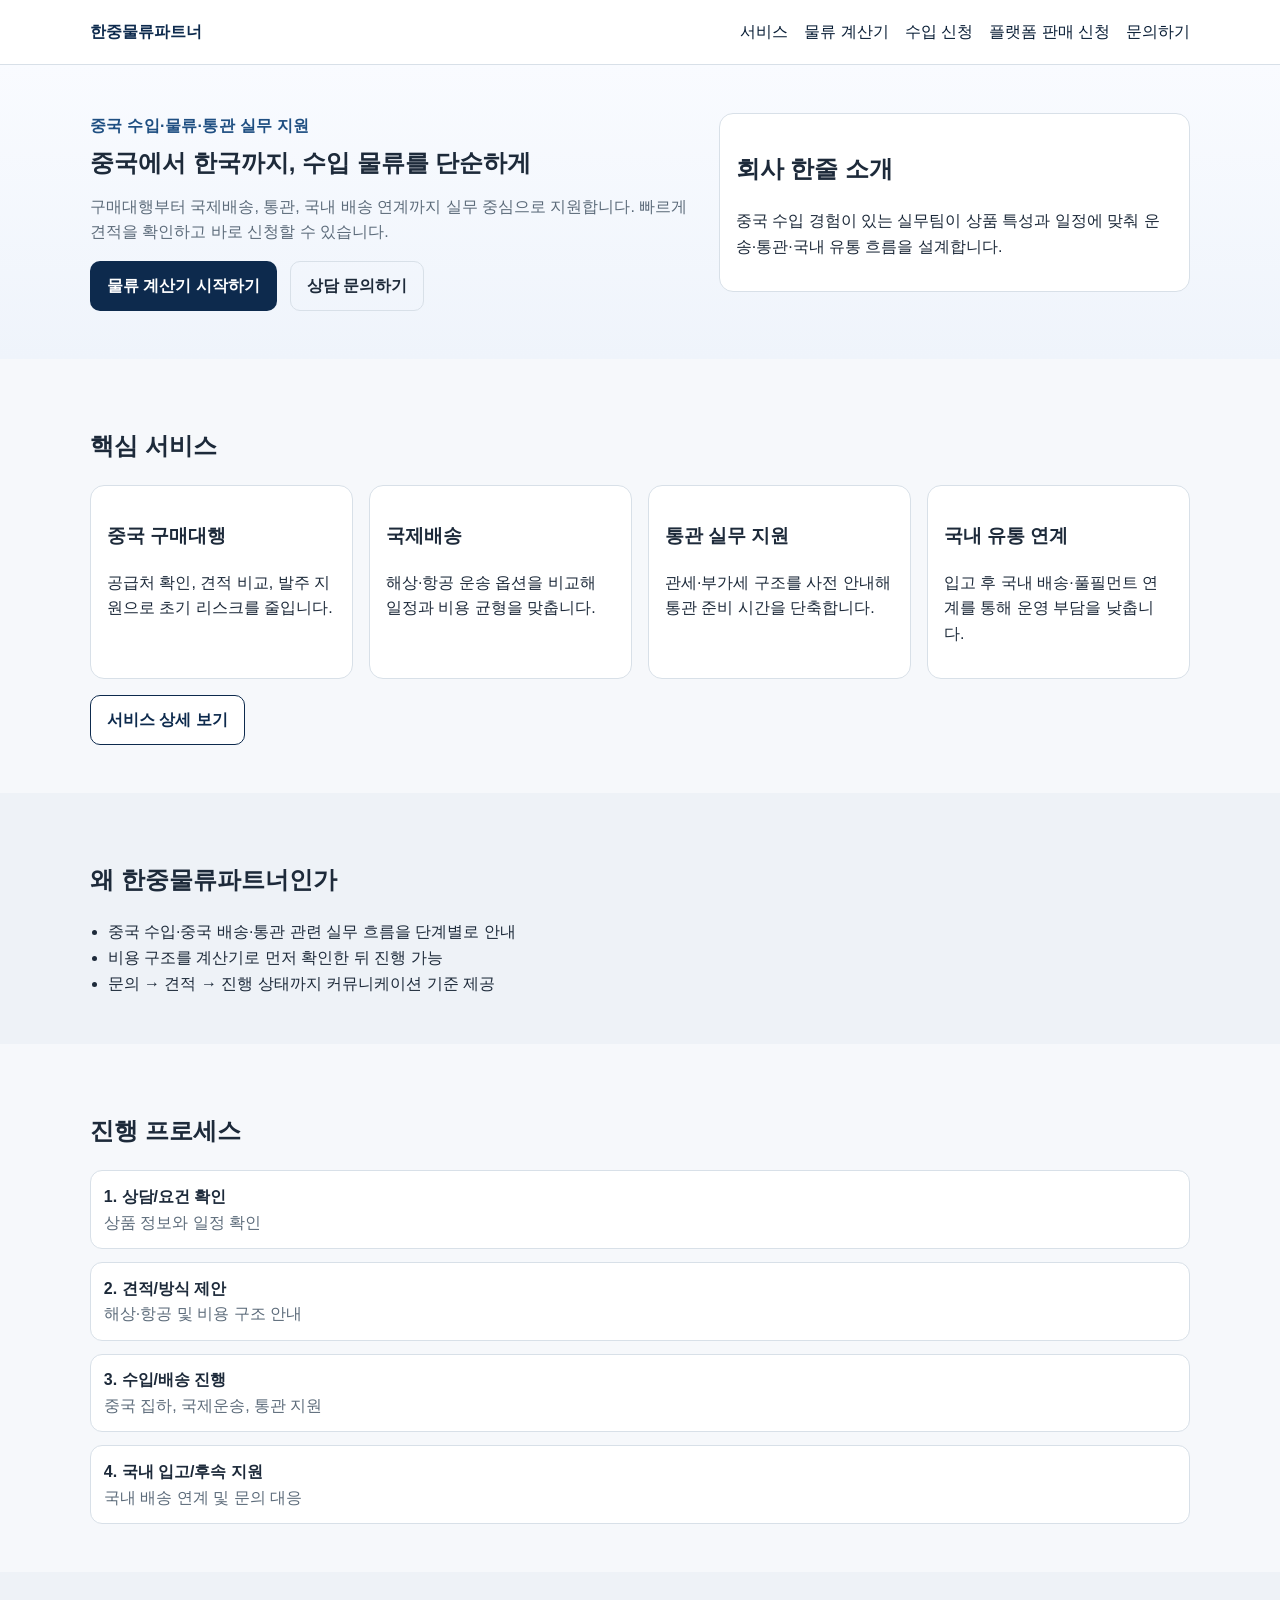
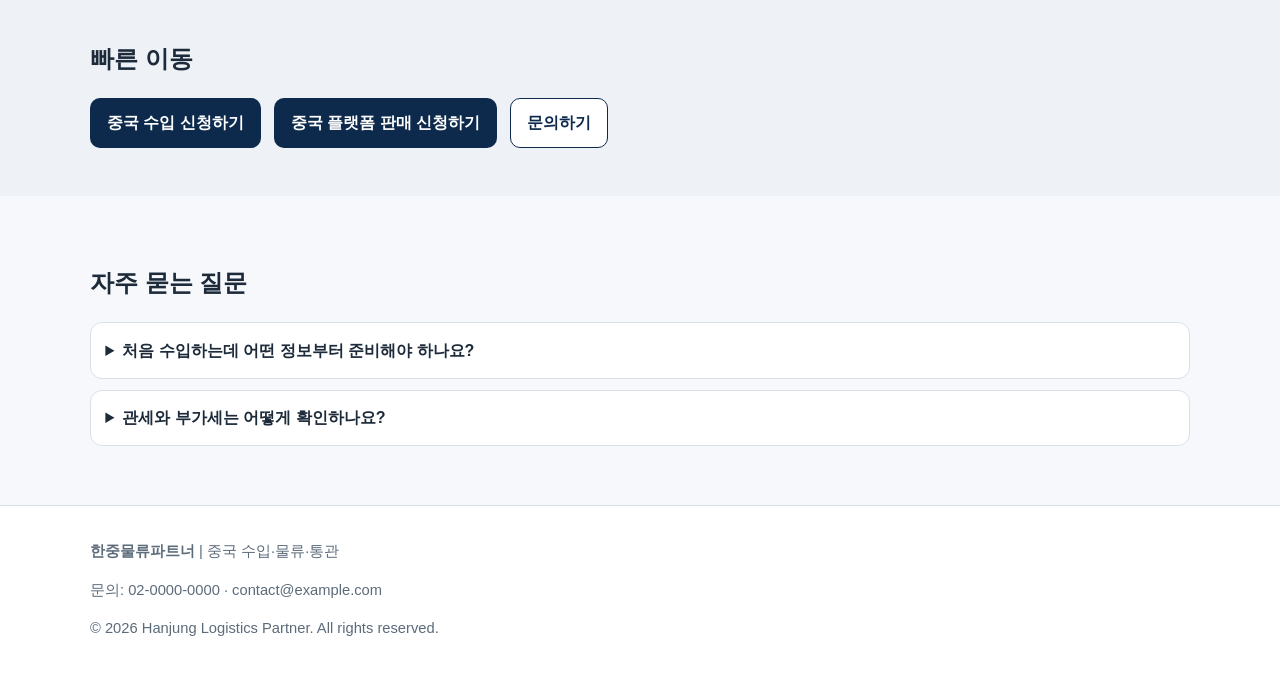
==== index.html @ 74c9c627 "Implement first deployable static logistics website" ====
<!doctype html>
<html lang="ko">
  <head>
    <meta charset="UTF-8" />
    <meta name="viewport" content="width=device-width, initial-scale=1.0" />
    <title>한중 물류 파트너 | 중국 수입·배송·통관 지원</title>
    <meta
      name="description"
      content="중국 수입, 국제배송, 통관, 국내 유통까지 한 번에 지원하는 B2B 물류 파트너입니다. 계산기로 예상 원가를 확인하고 신청·문의까지 바로 진행하세요."
    />
    <link rel="canonical" href="./index.html" />
    <link rel="stylesheet" href="./assets/css/style.css" />
  </head>
  <body>
    <a class="skip-link" href="#main">본문 바로가기</a>
    <header class="site-header">
      <div class="container header-inner">
        <a class="logo" href="./index.html">한중물류파트너</a>
        <button class="menu-toggle" aria-expanded="false" aria-controls="gnb">메뉴</button>
        <nav id="gnb" class="gnb" aria-label="주요 메뉴">
          <a href="./services.html">서비스</a>
          <a href="./calculator.html">물류 계산기</a>
          <a href="./import-request.html">수입 신청</a>
          <a href="./platform-request.html">플랫폼 판매 신청</a>
          <a href="./contact.html">문의하기</a>
        </nav>
      </div>
    </header>

    <main id="main">
      <section class="hero section">
        <div class="container hero-grid">
          <div>
            <p class="eyebrow">중국 수입·물류·통관 실무 지원</p>
            <h1>중국에서 한국까지, 수입 물류를 단순하게</h1>
            <p class="hero-text">
              구매대행부터 국제배송, 통관, 국내 배송 연계까지 실무 중심으로 지원합니다.
              빠르게 견적을 확인하고 바로 신청할 수 있습니다.
            </p>
            <div class="cta-row">
              <a class="btn primary" href="./calculator.html">물류 계산기 시작하기</a>
              <a class="btn ghost" href="./contact.html">상담 문의하기</a>
            </div>
          </div>
          <aside class="info-box" aria-label="핵심 정보">
            <h2>회사 한줄 소개</h2>
            <p>
              중국 수입 경험이 있는 실무팀이 상품 특성과 일정에 맞춰 운송·통관·국내 유통 흐름을 설계합니다.
            </p>
          </aside>
        </div>
      </section>

      <section class="section">
        <div class="container">
          <h2>핵심 서비스</h2>
          <div class="card-grid">
            <article class="card">
              <h3>중국 구매대행</h3>
              <p>공급처 확인, 견적 비교, 발주 지원으로 초기 리스크를 줄입니다.</p>
            </article>
            <article class="card">
              <h3>국제배송</h3>
              <p>해상·항공 운송 옵션을 비교해 일정과 비용 균형을 맞춥니다.</p>
            </article>
            <article class="card">
              <h3>통관 실무 지원</h3>
              <p>관세·부가세 구조를 사전 안내해 통관 준비 시간을 단축합니다.</p>
            </article>
            <article class="card">
              <h3>국내 유통 연계</h3>
              <p>입고 후 국내 배송·풀필먼트 연계를 통해 운영 부담을 낮춥니다.</p>
            </article>
          </div>
          <div class="section-cta">
            <a class="btn secondary" href="./services.html">서비스 상세 보기</a>
          </div>
        </div>
      </section>

      <section class="section section-muted">
        <div class="container">
          <h2>왜 한중물류파트너인가</h2>
          <ul class="trust-list">
            <li>중국 수입·중국 배송·통관 관련 실무 흐름을 단계별로 안내</li>
            <li>비용 구조를 계산기로 먼저 확인한 뒤 진행 가능</li>
            <li>문의 → 견적 → 진행 상태까지 커뮤니케이션 기준 제공</li>
          </ul>
        </div>
      </section>

      <section class="section">
        <div class="container process-wrap">
          <h2>진행 프로세스</h2>
          <ol class="process-list">
            <li><strong>1. 상담/요건 확인</strong><span>상품 정보와 일정 확인</span></li>
            <li><strong>2. 견적/방식 제안</strong><span>해상·항공 및 비용 구조 안내</span></li>
            <li><strong>3. 수입/배송 진행</strong><span>중국 집하, 국제운송, 통관 지원</span></li>
            <li><strong>4. 국내 입고/후속 지원</strong><span>국내 배송 연계 및 문의 대응</span></li>
          </ol>
        </div>
      </section>

      <section class="section section-muted">
        <div class="container">
          <h2>빠른 이동</h2>
          <div class="cta-stack">
            <a class="btn primary" href="./import-request.html">중국 수입 신청하기</a>
            <a class="btn primary" href="./platform-request.html">중국 플랫폼 판매 신청하기</a>
            <a class="btn secondary" href="./contact.html">문의하기</a>
          </div>
        </div>
      </section>

      <section class="section">
        <div class="container">
          <h2>자주 묻는 질문</h2>
          <div class="faq-list">
            <details>
              <summary>처음 수입하는데 어떤 정보부터 준비해야 하나요?</summary>
              <p>상품명, 예상 수량, 단가, 희망 일정, 배송 희망 방식(해상/항공)을 준비해 주세요.</p>
            </details>
            <details>
              <summary>관세와 부가세는 어떻게 확인하나요?</summary>
              <p>품목과 과세 기준에 따라 달라집니다. 계산기에서 가정값을 넣어 사전 시뮬레이션이 가능합니다.</p>
            </details>
          </div>
        </div>
      </section>
    </main>

    <footer class="site-footer">
      <div class="container footer-inner">
        <p><strong>한중물류파트너</strong> | 중국 수입·물류·통관</p>
        <p>문의: 02-0000-0000 · contact@example.com</p>
        <p>© 2026 Hanjung Logistics Partner. All rights reserved.</p>
      </div>
    </footer>

    <script src="./assets/js/main.js"></script>
  </body>
</html>
---- assets/css/style.css ----
:root {
  --bg: #f6f8fb;
  --surface: #ffffff;
  --text: #1d2a3a;
  --muted: #5c6b7a;
  --primary: #0d2a4d;
  --primary-strong: #081d35;
  --line: #d8e0e8;
  --accent: #1f4f82;
}

* {
  box-sizing: border-box;
}

body {
  margin: 0;
  font-family: "Noto Sans KR", "Apple SD Gothic Neo", sans-serif;
  color: var(--text);
  background: var(--bg);
  line-height: 1.6;
}

a {
  color: inherit;
  text-decoration: none;
}

a:hover,
a:focus {
  text-decoration: underline;
}

img {
  max-width: 100%;
  display: block;
}

.skip-link {
  position: absolute;
  left: -999px;
  top: auto;
}

.skip-link:focus {
  left: 1rem;
  top: 1rem;
  background: #fff;
  border: 1px solid var(--line);
  padding: 0.5rem;
}

.container {
  width: min(1100px, 92%);
  margin: 0 auto;
}

.section {
  padding: 3rem 0;
}

.section-muted {
  background: #eef2f7;
}

.eyebrow {
  color: var(--accent);
  font-weight: 700;
  letter-spacing: 0.02em;
  margin: 0 0 0.5rem;
}

.page-lead {
  color: var(--muted);
  margin-bottom: 1.5rem;
}

.site-header {
  position: sticky;
  top: 0;
  background: #fff;
  border-bottom: 1px solid var(--line);
  z-index: 10;
}

.header-inner {
  display: flex;
  align-items: center;
  justify-content: space-between;
  gap: 1rem;
  min-height: 64px;
}

.logo {
  font-weight: 800;
  color: var(--primary);
}

.menu-toggle {
  border: 1px solid var(--line);
  background: #fff;
  border-radius: 8px;
  padding: 0.4rem 0.7rem;
}

.gnb {
  display: none;
  position: absolute;
  top: 64px;
  left: 0;
  right: 0;
  background: #fff;
  border-bottom: 1px solid var(--line);
  padding: 0.8rem 4%;
}

.gnb.is-open {
  display: grid;
  gap: 0.6rem;
}

.gnb a {
  padding: 0.25rem 0;
  color: var(--primary-strong);
}

.gnb a[aria-current="page"] {
  font-weight: 700;
}

.hero {
  background: linear-gradient(180deg, #f9fbff 0%, #eff4fb 100%);
}

.hero-grid {
  display: grid;
  gap: 1rem;
}

.hero h1 {
  margin: 0 0 0.8rem;
  line-height: 1.3;
}

.hero-text {
  color: var(--muted);
}

.cta-row,
.cta-stack {
  display: flex;
  flex-wrap: wrap;
  gap: 0.8rem;
  margin-top: 1rem;
}

.btn {
  display: inline-flex;
  align-items: center;
  justify-content: center;
  border-radius: 10px;
  font-weight: 700;
  padding: 0.7rem 1rem;
  border: 1px solid transparent;
  text-decoration: none;
}

.btn:hover,
.btn:focus {
  text-decoration: none;
  opacity: 0.95;
}

.btn.primary {
  background: var(--primary);
  color: #fff;
}

.btn.secondary {
  background: #fff;
  border-color: var(--primary);
  color: var(--primary);
}

.btn.ghost {
  background: transparent;
  border-color: var(--line);
}

.info-box,
.form-placeholder,
.map-placeholder,
.result-box,
.card,
.service-section {
  background: var(--surface);
  border: 1px solid var(--line);
  border-radius: 14px;
  padding: 1rem;
}

.card-grid {
  display: grid;
  gap: 1rem;
}

.trust-list {
  margin: 0;
  padding-left: 1.1rem;
}

.process-list {
  list-style: none;
  margin: 0;
  padding: 0;
  display: grid;
  gap: 0.8rem;
}

.process-list li {
  background: #fff;
  border: 1px solid var(--line);
  border-radius: 12px;
  padding: 0.8rem;
}

.process-list span {
  display: block;
  color: var(--muted);
}

.section-cta {
  margin-top: 1rem;
}

.faq-list details {
  background: #fff;
  border: 1px solid var(--line);
  border-radius: 12px;
  padding: 0.9rem;
  margin-bottom: 0.7rem;
}

.faq-list summary {
  cursor: pointer;
  font-weight: 700;
}

.service-section {
  margin-bottom: 1rem;
}

.form-grid {
  display: grid;
  gap: 0.9rem;
  background: #fff;
  border: 1px solid var(--line);
  border-radius: 14px;
  padding: 1rem;
}

.form-grid label {
  font-weight: 600;
  display: grid;
  gap: 0.35rem;
}

.form-grid input[type="number"],
.form-grid input[type="text"],
.form-grid input[type="email"] {
  width: 100%;
  border: 1px solid var(--line);
  border-radius: 8px;
  min-height: 42px;
  padding: 0.55rem 0.7rem;
  font: inherit;
}

.checkbox-row {
  display: flex !important;
  align-items: center;
  gap: 0.5rem;
}

.form-actions {
  display: flex;
  gap: 0.6rem;
  flex-wrap: wrap;
}

.error-text {
  margin: 0;
  color: #9d1b1b;
  min-height: 1.2rem;
}

.result-box h2 {
  margin-top: 0;
}

.result-list {
  margin: 0;
}

.result-list div {
  display: flex;
  justify-content: space-between;
  gap: 0.7rem;
  padding: 0.5rem 0;
  border-top: 1px dashed var(--line);
}

.result-list div:first-child {
  border-top: 0;
}

.result-list dd {
  margin: 0;
  font-weight: 700;
}

.site-footer {
  border-top: 1px solid var(--line);
  background: #fff;
}

.footer-inner {
  padding: 1.2rem 0;
  color: var(--muted);
  font-size: 0.92rem;
}

.error-page {
  min-height: 100vh;
  display: grid;
  place-items: center;
  text-align: center;
}

@media (min-width: 768px) {
  .menu-toggle {
    display: none;
  }

  .gnb {
    display: flex;
    position: static;
    border: 0;
    padding: 0;
    gap: 1rem;
  }

  .hero-grid {
    grid-template-columns: 1.3fr 1fr;
    align-items: start;
  }

  .card-grid {
    grid-template-columns: repeat(2, minmax(0, 1fr));
  }

  .contact-grid {
    grid-template-columns: repeat(3, minmax(0, 1fr));
  }

  .form-grid {
    grid-template-columns: repeat(2, minmax(0, 1fr));
  }

  .form-grid .checkbox-row,
  .form-grid .form-actions,
  .form-grid .error-text {
    grid-column: 1 / -1;
  }
}

@media (min-width: 1024px) {
  .card-grid {
    grid-template-columns: repeat(4, minmax(0, 1fr));
  }
}
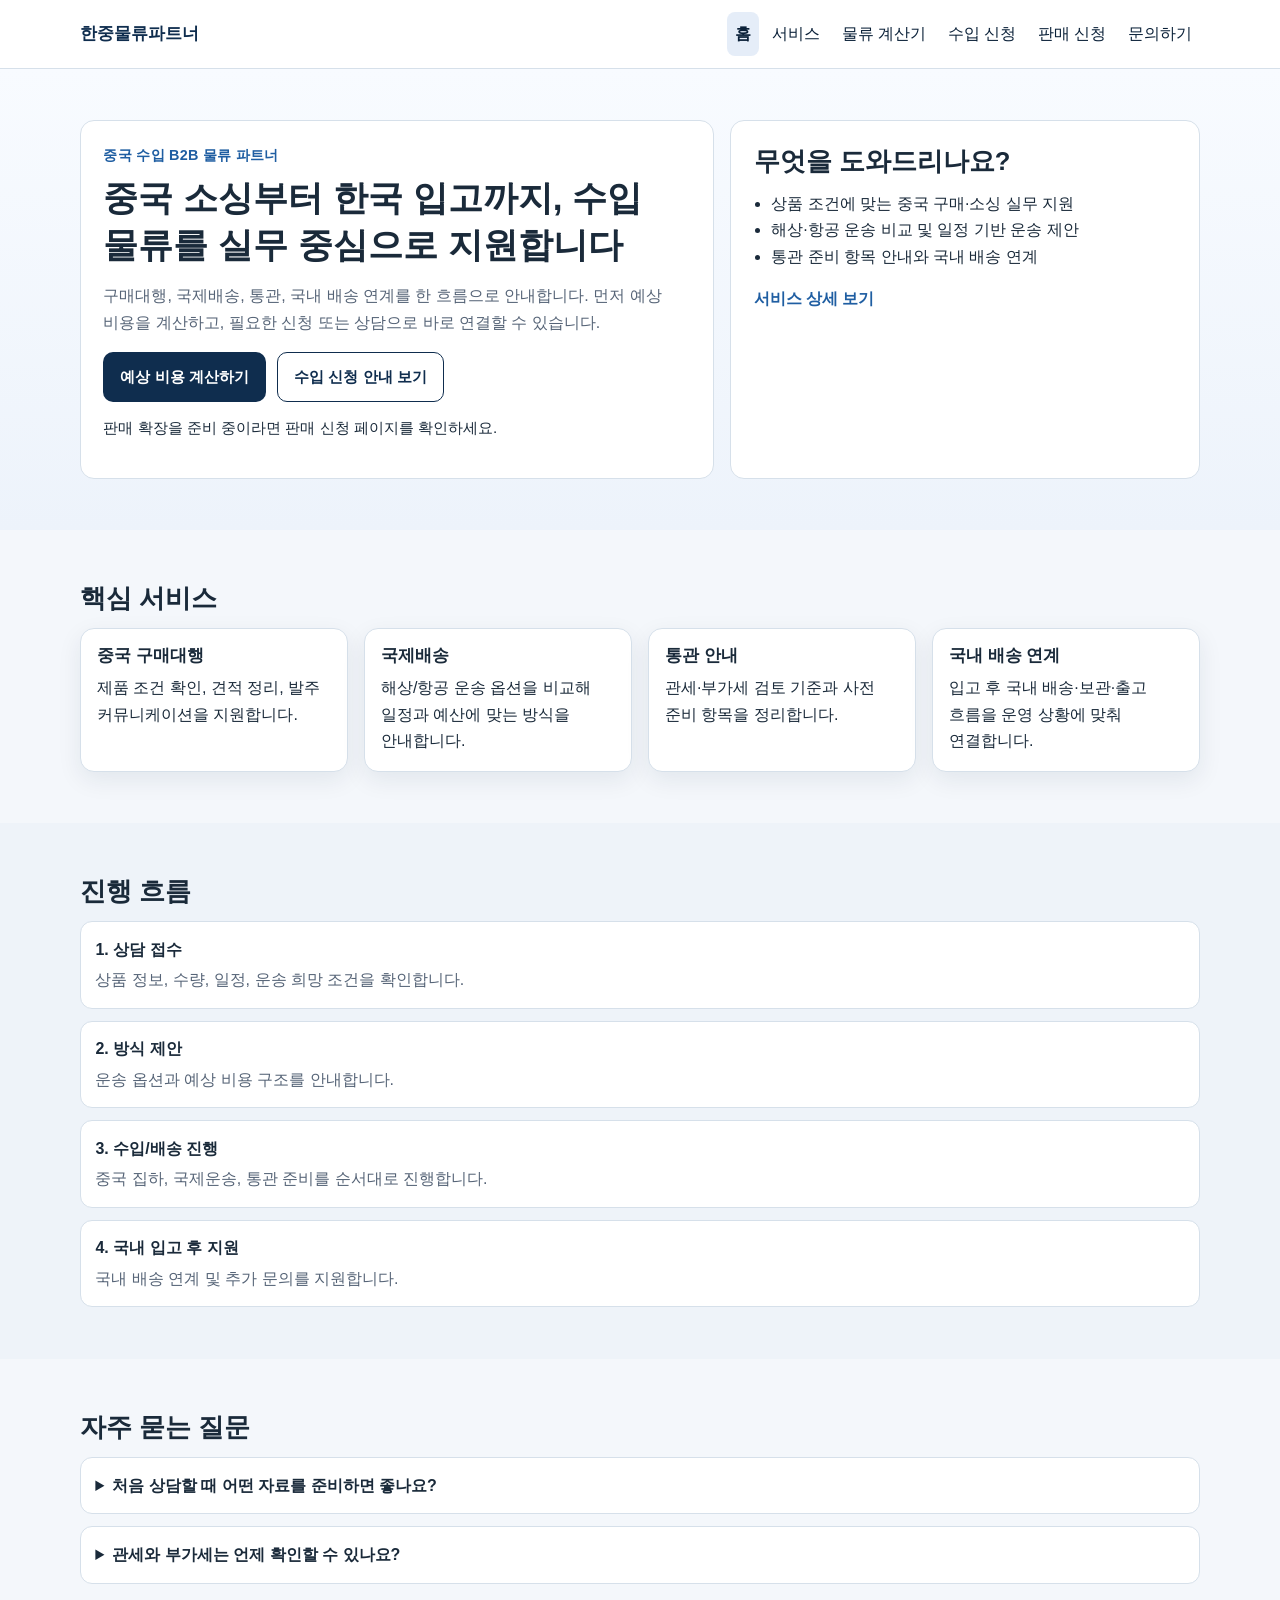
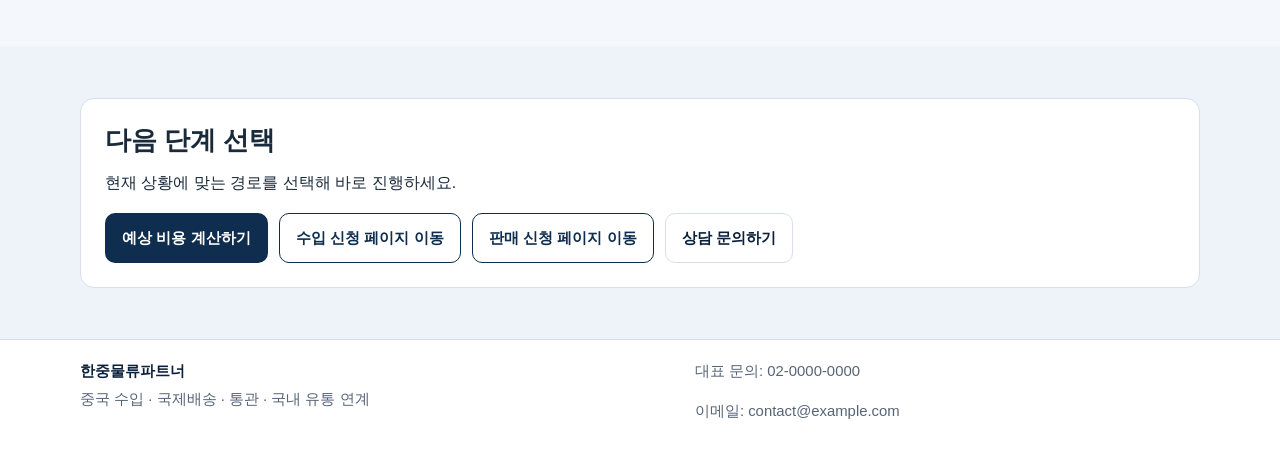
==== commit b5547f23: "Refine static site for production-ready UX, SEO, and accessibility" ====
--- a/index.html
+++ b/index.html
@@ -3,50 +3,66 @@
   <head>
     <meta charset="UTF-8" />
     <meta name="viewport" content="width=device-width, initial-scale=1.0" />
-    <title>한중 물류 파트너 | 중국 수입·배송·통관 지원</title>
+    <title>한중물류파트너 | 중국 수입·물류·통관 실무 지원</title>
     <meta
       name="description"
-      content="중국 수입, 국제배송, 통관, 국내 유통까지 한 번에 지원하는 B2B 물류 파트너입니다. 계산기로 예상 원가를 확인하고 신청·문의까지 바로 진행하세요."
+      content="중국 수입, 국제배송, 통관, 국내 배송 연계까지 실무 중심으로 지원하는 한중물류파트너입니다. 예상 비용 계산부터 수입 신청, 판매 신청, 상담 문의까지 한 번에 진행하세요."
     />
+    <meta property="og:type" content="website" />
+    <meta property="og:title" content="한중물류파트너 | 중국 수입·물류·통관 실무 지원" />
+    <meta
+      property="og:description"
+      content="중국 수입·물류 진행에 필요한 핵심 정보를 확인하고, 계산기·신청·문의를 바로 진행할 수 있습니다."
+    />
+    <meta property="og:url" content="./index.html" />
+    <meta property="og:image" content="./assets/images/og-default.jpg" />
     <link rel="canonical" href="./index.html" />
     <link rel="stylesheet" href="./assets/css/style.css" />
   </head>
   <body>
     <a class="skip-link" href="#main">본문 바로가기</a>
+
     <header class="site-header">
       <div class="container header-inner">
-        <a class="logo" href="./index.html">한중물류파트너</a>
-        <button class="menu-toggle" aria-expanded="false" aria-controls="gnb">메뉴</button>
+        <a class="logo" href="./index.html" aria-label="한중물류파트너 홈">한중물류파트너</a>
+        <button class="menu-toggle" type="button" aria-expanded="false" aria-controls="gnb">메뉴</button>
         <nav id="gnb" class="gnb" aria-label="주요 메뉴">
+          <a href="./index.html" aria-current="page">홈</a>
           <a href="./services.html">서비스</a>
           <a href="./calculator.html">물류 계산기</a>
           <a href="./import-request.html">수입 신청</a>
-          <a href="./platform-request.html">플랫폼 판매 신청</a>
+          <a href="./platform-request.html">판매 신청</a>
           <a href="./contact.html">문의하기</a>
         </nav>
       </div>
     </header>
 
     <main id="main">
-      <section class="hero section">
+      <section class="section hero">
         <div class="container hero-grid">
-          <div>
-            <p class="eyebrow">중국 수입·물류·통관 실무 지원</p>
-            <h1>중국에서 한국까지, 수입 물류를 단순하게</h1>
+          <div class="hero-content">
+            <p class="eyebrow">중국 수입 B2B 물류 파트너</p>
+            <h1>중국 소싱부터 한국 입고까지, 수입 물류를 실무 중심으로 지원합니다</h1>
             <p class="hero-text">
-              구매대행부터 국제배송, 통관, 국내 배송 연계까지 실무 중심으로 지원합니다.
-              빠르게 견적을 확인하고 바로 신청할 수 있습니다.
+              구매대행, 국제배송, 통관, 국내 배송 연계를 한 흐름으로 안내합니다.
+              먼저 예상 비용을 계산하고, 필요한 신청 또는 상담으로 바로 연결할 수 있습니다.
             </p>
             <div class="cta-row">
-              <a class="btn primary" href="./calculator.html">물류 계산기 시작하기</a>
-              <a class="btn ghost" href="./contact.html">상담 문의하기</a>
+              <a class="btn primary" href="./calculator.html">예상 비용 계산하기</a>
+              <a class="btn secondary" href="./import-request.html">수입 신청 안내 보기</a>
             </div>
+            <p class="hero-sub">
+              판매 확장을 준비 중이라면 <a href="./platform-request.html">판매 신청 페이지</a>를 확인하세요.
+            </p>
           </div>
-          <aside class="info-box" aria-label="핵심 정보">
-            <h2>회사 한줄 소개</h2>
-            <p>
-              중국 수입 경험이 있는 실무팀이 상품 특성과 일정에 맞춰 운송·통관·국내 유통 흐름을 설계합니다.
-            </p>
+          <aside class="hero-panel" aria-label="서비스 핵심 포인트">
+            <h2>무엇을 도와드리나요?</h2>
+            <ul>
+              <li>상품 조건에 맞는 중국 구매·소싱 실무 지원</li>
+              <li>해상·항공 운송 비교 및 일정 기반 운송 제안</li>
+              <li>통관 준비 항목 안내와 국내 배송 연계</li>
+            </ul>
+            <a class="text-link" href="./services.html">서비스 상세 보기</a>
           </aside>
         </div>
       </section>
@@ -54,76 +70,76 @@
       <section class="section">
         <div class="container">
           <h2>핵심 서비스</h2>
-          <div class="card-grid">
+          <div class="card-grid card-grid-4">
             <article class="card">
               <h3>중국 구매대행</h3>
-              <p>공급처 확인, 견적 비교, 발주 지원으로 초기 리스크를 줄입니다.</p>
+              <p>제품 조건 확인, 견적 정리, 발주 커뮤니케이션을 지원합니다.</p>
             </article>
             <article class="card">
               <h3>국제배송</h3>
-              <p>해상·항공 운송 옵션을 비교해 일정과 비용 균형을 맞춥니다.</p>
+              <p>해상/항공 운송 옵션을 비교해 일정과 예산에 맞는 방식을 안내합니다.</p>
             </article>
             <article class="card">
-              <h3>통관 실무 지원</h3>
-              <p>관세·부가세 구조를 사전 안내해 통관 준비 시간을 단축합니다.</p>
+              <h3>통관 안내</h3>
+              <p>관세·부가세 검토 기준과 사전 준비 항목을 정리합니다.</p>
             </article>
             <article class="card">
-              <h3>국내 유통 연계</h3>
-              <p>입고 후 국내 배송·풀필먼트 연계를 통해 운영 부담을 낮춥니다.</p>
+              <h3>국내 배송 연계</h3>
+              <p>입고 후 국내 배송·보관·출고 흐름을 운영 상황에 맞춰 연결합니다.</p>
             </article>
-          </div>
-          <div class="section-cta">
-            <a class="btn secondary" href="./services.html">서비스 상세 보기</a>
           </div>
         </div>
       </section>
 
       <section class="section section-muted">
         <div class="container">
-          <h2>왜 한중물류파트너인가</h2>
-          <ul class="trust-list">
-            <li>중국 수입·중국 배송·통관 관련 실무 흐름을 단계별로 안내</li>
-            <li>비용 구조를 계산기로 먼저 확인한 뒤 진행 가능</li>
-            <li>문의 → 견적 → 진행 상태까지 커뮤니케이션 기준 제공</li>
-          </ul>
-        </div>
-      </section>
-
-      <section class="section">
-        <div class="container process-wrap">
-          <h2>진행 프로세스</h2>
+          <h2>진행 흐름</h2>
           <ol class="process-list">
-            <li><strong>1. 상담/요건 확인</strong><span>상품 정보와 일정 확인</span></li>
-            <li><strong>2. 견적/방식 제안</strong><span>해상·항공 및 비용 구조 안내</span></li>
-            <li><strong>3. 수입/배송 진행</strong><span>중국 집하, 국제운송, 통관 지원</span></li>
-            <li><strong>4. 국내 입고/후속 지원</strong><span>국내 배송 연계 및 문의 대응</span></li>
+            <li>
+              <strong>1. 상담 접수</strong>
+              <span>상품 정보, 수량, 일정, 운송 희망 조건을 확인합니다.</span>
+            </li>
+            <li>
+              <strong>2. 방식 제안</strong>
+              <span>운송 옵션과 예상 비용 구조를 안내합니다.</span>
+            </li>
+            <li>
+              <strong>3. 수입/배송 진행</strong>
+              <span>중국 집하, 국제운송, 통관 준비를 순서대로 진행합니다.</span>
+            </li>
+            <li>
+              <strong>4. 국내 입고 후 지원</strong>
+              <span>국내 배송 연계 및 추가 문의를 지원합니다.</span>
+            </li>
           </ol>
-        </div>
-      </section>
-
-      <section class="section section-muted">
-        <div class="container">
-          <h2>빠른 이동</h2>
-          <div class="cta-stack">
-            <a class="btn primary" href="./import-request.html">중국 수입 신청하기</a>
-            <a class="btn primary" href="./platform-request.html">중국 플랫폼 판매 신청하기</a>
-            <a class="btn secondary" href="./contact.html">문의하기</a>
-          </div>
         </div>
       </section>
 
       <section class="section">
         <div class="container">
           <h2>자주 묻는 질문</h2>
-          <div class="faq-list">
+          <div class="faq-list" aria-label="자주 묻는 질문 목록">
             <details>
-              <summary>처음 수입하는데 어떤 정보부터 준비해야 하나요?</summary>
-              <p>상품명, 예상 수량, 단가, 희망 일정, 배송 희망 방식(해상/항공)을 준비해 주세요.</p>
+              <summary>처음 상담할 때 어떤 자료를 준비하면 좋나요?</summary>
+              <p>상품명 또는 링크, 예상 수량, 단가, 희망 일정, 해상/항공 선호 여부를 알려주시면 빠르게 검토할 수 있습니다.</p>
             </details>
             <details>
-              <summary>관세와 부가세는 어떻게 확인하나요?</summary>
-              <p>품목과 과세 기준에 따라 달라집니다. 계산기에서 가정값을 넣어 사전 시뮬레이션이 가능합니다.</p>
+              <summary>관세와 부가세는 언제 확인할 수 있나요?</summary>
+              <p>초기 상담 단계에서 품목 기준으로 검토 방향을 안내하며, 계산기에서 사전 예상치도 확인할 수 있습니다.</p>
             </details>
+          </div>
+        </div>
+      </section>
+
+      <section class="section section-muted">
+        <div class="container cta-panel">
+          <h2>다음 단계 선택</h2>
+          <p>현재 상황에 맞는 경로를 선택해 바로 진행하세요.</p>
+          <div class="cta-stack">
+            <a class="btn primary" href="./calculator.html">예상 비용 계산하기</a>
+            <a class="btn secondary" href="./import-request.html">수입 신청 페이지 이동</a>
+            <a class="btn secondary" href="./platform-request.html">판매 신청 페이지 이동</a>
+            <a class="btn ghost" href="./contact.html">상담 문의하기</a>
           </div>
         </div>
       </section>
@@ -131,9 +147,14 @@
 
     <footer class="site-footer">
       <div class="container footer-inner">
-        <p><strong>한중물류파트너</strong> | 중국 수입·물류·통관</p>
-        <p>문의: 02-0000-0000 · contact@example.com</p>
-        <p>© 2026 Hanjung Logistics Partner. All rights reserved.</p>
+        <div>
+          <p class="footer-brand">한중물류파트너</p>
+          <p>중국 수입 · 국제배송 · 통관 · 국내 유통 연계</p>
+        </div>
+        <div>
+          <p>대표 문의: <a href="tel:0200000000">02-0000-0000</a></p>
+          <p>이메일: <a href="mailto:contact@example.com">contact@example.com</a></p>
+        </div>
       </div>
     </footer>
 
--- a/assets/css/style.css
+++ b/assets/css/style.css
@@ -1,24 +1,33 @@
 :root {
-  --bg: #f6f8fb;
+  --bg: #f4f7fb;
   --surface: #ffffff;
-  --text: #1d2a3a;
-  --muted: #5c6b7a;
-  --primary: #0d2a4d;
-  --primary-strong: #081d35;
-  --line: #d8e0e8;
-  --accent: #1f4f82;
+  --surface-soft: #eef3f9;
+  --text: #1a2a3a;
+  --muted: #566477;
+  --primary: #0f2d4e;
+  --primary-strong: #0a2038;
+  --line: #d6e0ea;
+  --focus: #1f5ea2;
+  --danger: #a12525;
+  --radius: 14px;
+  --shadow: 0 8px 24px rgba(11, 35, 60, 0.08);
 }
 
 * {
   box-sizing: border-box;
 }
 
+html {
+  scroll-behavior: smooth;
+}
+
 body {
   margin: 0;
-  font-family: "Noto Sans KR", "Apple SD Gothic Neo", sans-serif;
+  font-family: "Noto Sans KR", "Apple SD Gothic Neo", "Malgun Gothic", sans-serif;
   color: var(--text);
   background: var(--bg);
-  line-height: 1.6;
+  line-height: 1.65;
+  word-break: keep-all;
 }
 
 a {
@@ -26,110 +35,165 @@
   text-decoration: none;
 }
 
-a:hover,
-a:focus {
+a:hover {
   text-decoration: underline;
 }
 
-img {
-  max-width: 100%;
-  display: block;
+a:focus-visible,
+button:focus-visible,
+input:focus-visible,
+summary:focus-visible {
+  outline: 3px solid var(--focus);
+  outline-offset: 2px;
 }
 
 .skip-link {
   position: absolute;
-  left: -999px;
-  top: auto;
+  left: -9999px;
+  top: 0;
+  background: var(--surface);
+  border: 1px solid var(--line);
+  color: var(--primary-strong);
+  border-radius: 10px;
+  padding: 0.6rem 0.9rem;
 }
 
 .skip-link:focus {
   left: 1rem;
   top: 1rem;
-  background: #fff;
-  border: 1px solid var(--line);
-  padding: 0.5rem;
+  z-index: 100;
 }
 
 .container {
-  width: min(1100px, 92%);
+  width: min(1120px, 92%);
   margin: 0 auto;
 }
 
 .section {
-  padding: 3rem 0;
+  padding: 2.8rem 0;
 }
 
 .section-muted {
-  background: #eef2f7;
+  background: var(--surface-soft);
+}
+
+.compact-block {
+  padding: 1.5rem;
+  border-radius: var(--radius);
+  border: 1px solid var(--line);
+  background: var(--surface);
 }
 
 .eyebrow {
-  color: var(--accent);
-  font-weight: 700;
+  margin: 0 0 0.4rem;
+  font-size: 0.9rem;
+  font-weight: 700;
+  color: var(--focus);
   letter-spacing: 0.02em;
-  margin: 0 0 0.5rem;
+}
+
+h1,
+h2,
+h3 {
+  margin-top: 0;
+  line-height: 1.35;
+}
+
+h1 {
+  margin-bottom: 0.9rem;
+  font-size: clamp(1.6rem, 3.8vw, 2.2rem);
+}
+
+h2 {
+  margin-bottom: 0.8rem;
+  font-size: clamp(1.25rem, 3vw, 1.6rem);
+}
+
+h3 {
+  margin-bottom: 0.45rem;
+  font-size: 1.05rem;
+}
+
+p {
+  margin-top: 0;
+}
+
+.page-lead,
+.hero-text,
+.helper-text {
+  color: var(--muted);
 }
 
 .page-lead {
-  color: var(--muted);
-  margin-bottom: 1.5rem;
+  margin-bottom: 1.25rem;
 }
 
 .site-header {
   position: sticky;
   top: 0;
-  background: #fff;
+  z-index: 20;
+  background: rgba(255, 255, 255, 0.97);
+  backdrop-filter: blur(8px);
   border-bottom: 1px solid var(--line);
-  z-index: 10;
 }
 
 .header-inner {
+  min-height: 68px;
   display: flex;
   align-items: center;
   justify-content: space-between;
-  gap: 1rem;
-  min-height: 64px;
+  gap: 0.8rem;
 }
 
 .logo {
   font-weight: 800;
   color: var(--primary);
+  font-size: 1.05rem;
 }
 
 .menu-toggle {
   border: 1px solid var(--line);
-  background: #fff;
-  border-radius: 8px;
-  padding: 0.4rem 0.7rem;
+  background: var(--surface);
+  border-radius: 10px;
+  padding: 0.5rem 0.75rem;
+  color: var(--primary-strong);
+  font-weight: 700;
 }
 
 .gnb {
   display: none;
   position: absolute;
-  top: 64px;
   left: 0;
   right: 0;
-  background: #fff;
+  top: 68px;
+  background: var(--surface);
   border-bottom: 1px solid var(--line);
   padding: 0.8rem 4%;
 }
 
 .gnb.is-open {
   display: grid;
-  gap: 0.6rem;
+  gap: 0.4rem;
 }
 
 .gnb a {
-  padding: 0.25rem 0;
+  padding: 0.55rem 0.5rem;
+  border-radius: 8px;
   color: var(--primary-strong);
 }
 
+.gnb a:hover {
+  background: var(--surface-soft);
+  text-decoration: none;
+}
+
 .gnb a[aria-current="page"] {
+  background: #e5edf8;
   font-weight: 700;
 }
 
 .hero {
-  background: linear-gradient(180deg, #f9fbff 0%, #eff4fb 100%);
+  background: linear-gradient(180deg, #f8fbff 0%, #edf3fb 100%);
 }
 
 .hero-grid {
@@ -137,38 +201,46 @@
   gap: 1rem;
 }
 
-.hero h1 {
-  margin: 0 0 0.8rem;
-  line-height: 1.3;
-}
-
-.hero-text {
-  color: var(--muted);
-}
-
-.cta-row,
-.cta-stack {
-  display: flex;
-  flex-wrap: wrap;
-  gap: 0.8rem;
-  margin-top: 1rem;
+.hero-content,
+.hero-panel {
+  background: var(--surface);
+  border: 1px solid var(--line);
+  border-radius: var(--radius);
+  padding: 1.2rem;
+}
+
+.hero-panel ul {
+  padding-left: 1.1rem;
+  margin: 0.7rem 0 1rem;
+}
+
+.hero-sub {
+  margin-top: 0.8rem;
+  font-size: 0.95rem;
+}
+
+.text-link {
+  color: var(--focus);
+  font-weight: 700;
 }
 
 .btn {
   display: inline-flex;
   align-items: center;
   justify-content: center;
+  gap: 0.4rem;
+  min-height: 46px;
+  padding: 0.72rem 1rem;
   border-radius: 10px;
-  font-weight: 700;
-  padding: 0.7rem 1rem;
   border: 1px solid transparent;
+  font-weight: 700;
+  font-size: 0.96rem;
+  text-align: center;
+  transition: background-color 0.15s ease, color 0.15s ease, border-color 0.15s ease;
+}
+
+.btn:hover {
   text-decoration: none;
-}
-
-.btn:hover,
-.btn:focus {
-  text-decoration: none;
-  opacity: 0.95;
 }
 
 .btn.primary {
@@ -176,69 +248,119 @@
   color: #fff;
 }
 
+.btn.primary:hover {
+  background: var(--primary-strong);
+}
+
 .btn.secondary {
   background: #fff;
+  color: var(--primary);
   border-color: var(--primary);
-  color: var(--primary);
+}
+
+.btn.secondary:hover {
+  background: #eff5fd;
 }
 
 .btn.ghost {
-  background: transparent;
+  background: #fff;
   border-color: var(--line);
-}
-
+  color: var(--primary-strong);
+}
+
+.btn.ghost:hover {
+  background: var(--surface-soft);
+}
+
+.cta-row,
+.cta-stack,
+.inline-cta {
+  display: flex;
+  gap: 0.7rem;
+  flex-wrap: wrap;
+}
+
+.cta-panel {
+  background: var(--surface);
+  border: 1px solid var(--line);
+  border-radius: var(--radius);
+  padding: 1.5rem;
+}
+
+.card-grid {
+  display: grid;
+  gap: 1rem;
+}
+
+.card,
 .info-box,
 .form-placeholder,
+.service-section,
+.placeholder-card,
 .map-placeholder,
-.result-box,
+.calc-input,
+.calc-result,
+.error-card {
+  background: var(--surface);
+  border: 1px solid var(--line);
+  border-radius: var(--radius);
+  padding: 1rem;
+}
+
 .card,
+.service-section,
+.placeholder-card,
+.info-box,
+.map-placeholder,
+.calc-input,
+.calc-result {
+  box-shadow: var(--shadow);
+}
+
+.card p,
+.service-section p,
+.placeholder-card p,
+.info-box p,
+.map-placeholder p {
+  margin-bottom: 0;
+}
+
 .service-section {
-  background: var(--surface);
-  border: 1px solid var(--line);
-  border-radius: 14px;
-  padding: 1rem;
-}
-
-.card-grid {
-  display: grid;
-  gap: 1rem;
-}
-
-.trust-list {
-  margin: 0;
+  margin-bottom: 1rem;
+}
+
+.check-list {
   padding-left: 1.1rem;
+  margin: 0.3rem 0 1rem;
 }
 
 .process-list {
-  list-style: none;
   margin: 0;
   padding: 0;
-  display: grid;
-  gap: 0.8rem;
+  list-style: none;
+  display: grid;
+  gap: 0.75rem;
 }
 
 .process-list li {
-  background: #fff;
+  background: var(--surface);
   border: 1px solid var(--line);
   border-radius: 12px;
-  padding: 0.8rem;
+  padding: 0.9rem;
 }
 
 .process-list span {
   display: block;
   color: var(--muted);
-}
-
-.section-cta {
-  margin-top: 1rem;
+  margin-top: 0.25rem;
 }
 
 .faq-list details {
-  background: #fff;
+  background: var(--surface);
   border: 1px solid var(--line);
   border-radius: 12px;
   padding: 0.9rem;
-  margin-bottom: 0.7rem;
+  margin-bottom: 0.75rem;
 }
 
 .faq-list summary {
@@ -246,56 +368,51 @@
   font-weight: 700;
 }
 
-.service-section {
-  margin-bottom: 1rem;
+.calc-layout {
+  display: grid;
+  gap: 1rem;
 }
 
 .form-grid {
   display: grid;
-  gap: 0.9rem;
-  background: #fff;
-  border: 1px solid var(--line);
-  border-radius: 14px;
-  padding: 1rem;
+  gap: 0.85rem;
 }
 
 .form-grid label {
-  font-weight: 600;
   display: grid;
   gap: 0.35rem;
+  font-weight: 700;
 }
 
 .form-grid input[type="number"],
 .form-grid input[type="text"],
 .form-grid input[type="email"] {
   width: 100%;
-  border: 1px solid var(--line);
-  border-radius: 8px;
-  min-height: 42px;
-  padding: 0.55rem 0.7rem;
+  min-height: 46px;
+  border: 1px solid var(--line);
+  border-radius: 9px;
+  padding: 0.58rem 0.72rem;
   font: inherit;
 }
 
 .checkbox-row {
   display: flex !important;
+  gap: 0.55rem;
   align-items: center;
-  gap: 0.5rem;
+  font-weight: 600 !important;
 }
 
 .form-actions {
   display: flex;
+  flex-wrap: wrap;
   gap: 0.6rem;
-  flex-wrap: wrap;
 }
 
 .error-text {
   margin: 0;
-  color: #9d1b1b;
   min-height: 1.2rem;
-}
-
-.result-box h2 {
-  margin-top: 0;
+  color: var(--danger);
+  font-weight: 700;
 }
 
 .result-list {
@@ -304,9 +421,10 @@
 
 .result-list div {
   display: flex;
+  align-items: center;
   justify-content: space-between;
-  gap: 0.7rem;
-  padding: 0.5rem 0;
+  gap: 0.8rem;
+  padding: 0.62rem 0;
   border-top: 1px dashed var(--line);
 }
 
@@ -316,7 +434,14 @@
 
 .result-list dd {
   margin: 0;
-  font-weight: 700;
+  font-weight: 800;
+}
+
+.result-list .highlight {
+  background: #f3f8ff;
+  border: 1px solid #cfe0f5;
+  border-radius: 10px;
+  padding: 0.7rem 0.6rem;
 }
 
 .site-footer {
@@ -326,18 +451,34 @@
 
 .footer-inner {
   padding: 1.2rem 0;
+  display: grid;
+  gap: 0.55rem;
   color: var(--muted);
-  font-size: 0.92rem;
+  font-size: 0.93rem;
+}
+
+.footer-brand {
+  margin-bottom: 0.2rem;
+  color: var(--primary-strong);
+  font-weight: 800;
 }
 
 .error-page {
   min-height: 100vh;
   display: grid;
   place-items: center;
+}
+
+.error-card {
+  max-width: 620px;
   text-align: center;
 }
 
 @media (min-width: 768px) {
+  .section {
+    padding: 3.2rem 0;
+  }
+
   .menu-toggle {
     display: none;
   }
@@ -347,35 +488,51 @@
     position: static;
     border: 0;
     padding: 0;
-    gap: 1rem;
+    gap: 0.35rem;
+    background: transparent;
   }
 
   .hero-grid {
-    grid-template-columns: 1.3fr 1fr;
+    grid-template-columns: 1.35fr 1fr;
+    align-items: stretch;
+  }
+
+  .card-grid-3 {
+    grid-template-columns: repeat(3, minmax(0, 1fr));
+  }
+
+  .card-grid-4 {
+    grid-template-columns: repeat(2, minmax(0, 1fr));
+  }
+
+  .calc-layout {
+    grid-template-columns: 1.1fr 0.9fr;
     align-items: start;
-  }
-
-  .card-grid {
-    grid-template-columns: repeat(2, minmax(0, 1fr));
-  }
-
-  .contact-grid {
-    grid-template-columns: repeat(3, minmax(0, 1fr));
   }
 
   .form-grid {
     grid-template-columns: repeat(2, minmax(0, 1fr));
   }
 
-  .form-grid .checkbox-row,
-  .form-grid .form-actions,
-  .form-grid .error-text {
+  .form-actions,
+  .error-text,
+  .checkbox-row {
     grid-column: 1 / -1;
   }
+
+  .footer-inner {
+    grid-template-columns: 1.2fr 1fr;
+    align-items: start;
+  }
 }
 
 @media (min-width: 1024px) {
-  .card-grid {
+  .card-grid-4 {
     grid-template-columns: repeat(4, minmax(0, 1fr));
   }
-}
+
+  .hero-content,
+  .hero-panel {
+    padding: 1.4rem;
+  }
+}
